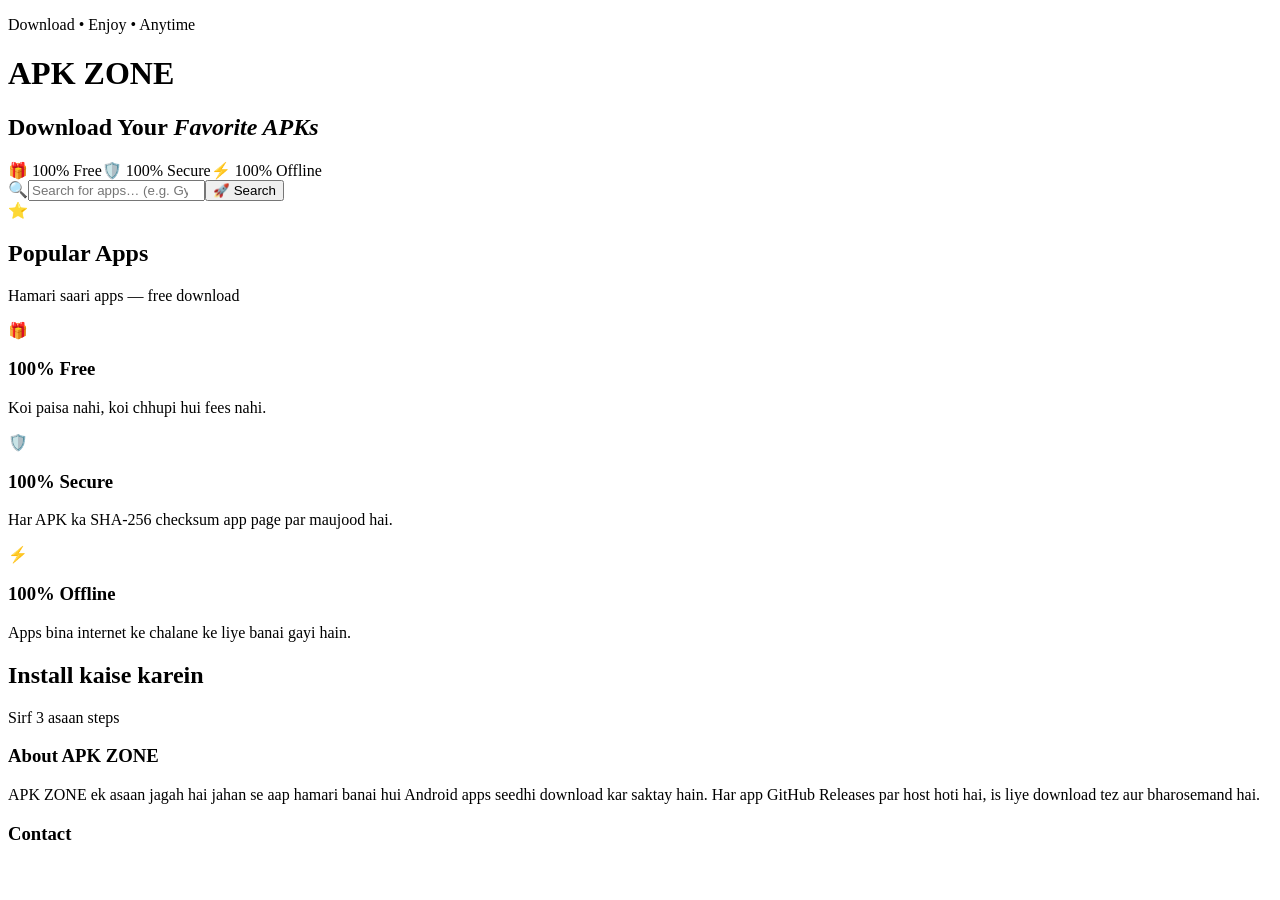
==== index.html @ 67c3f2d4 "Add files via upload" ====
<!doctype html>
<html lang="ur-Latn">
<head>
<meta charset="utf-8"><meta name="viewport" content="width=device-width,initial-scale=1">
<title>APK ZONE – Download Your Favorite APKs</title>
<meta name="description" content="APK ZONE par apni pasandeeda APK apps free download karein. 100% Free, Secure aur Offline.">
<meta name="theme-color" content="#050816">
<link rel="icon" href="assets/logo.svg" type="image/svg+xml">
<link rel="preconnect" href="https://fonts.googleapis.com"><link href="https://fonts.googleapis.com/css2?family=Poppins:wght@400;600;700;800&display=swap" rel="stylesheet">
<link rel="stylesheet" href="assets/css/style.css">
</head>
<body data-page="home">
<main>
<div class="wrap">
  <div class="hero">
    <div>
      <p class="tag">Download • Enjoy • Anytime</p>
      <h1><span class="grad">APK</span> <span class="z grad">ZONE</span></h1>
      <h2>Download Your <em>Favorite APKs</em></h2>
      <div class="pills"><span class="pill free">🎁 100% Free</span><span class="pill sec">🛡️ 100% Secure</span><span class="pill off">⚡ 100% Offline</span></div>
      <form class="search" id="sform" role="search"><span>🔍</span><input id="q" type="search" placeholder="Search for apps… (e.g. Gym Manager)" aria-label="Search apps"><button>🚀 Search</button></form>
    </div>
    <div class="stage" id="stage"><div class="ring"></div><div class="ring r2"></div><div class="phone"><div class="scr" id="phone"></div></div></div>
  </div>

  <section id="apps">
    <div class="sec-head"><span class="star">⭐</span><div><h2>Popular Apps</h2><p>Hamari saari apps — free download</p></div></div>
    <div class="grid" id="grid"></div>
  </section>

  <section>
    <div class="feat">
      <div class="box"><div class="ic">🎁</div><h3>100% Free</h3><p>Koi paisa nahi, koi chhupi hui fees nahi.</p></div>
      <div class="box"><div class="ic">🛡️</div><h3>100% Secure</h3><p>Har APK ka SHA-256 checksum app page par maujood hai.</p></div>
      <div class="box"><div class="ic">⚡</div><h3>100% Offline</h3><p>Apps bina internet ke chalane ke liye banai gayi hain.</p></div>
    </div>
  </section>

  <section id="install"><div class="sec-head"><div><h2>Install kaise karein</h2><p>Sirf 3 asaan steps</p></div></div><div id="steps"></div></section>

  <section id="about"><div class="box"><h3>About APK ZONE</h3>
    <p>APK ZONE ek asaan jagah hai jahan se aap hamari banai hui Android apps seedhi download kar saktay hain. Har app GitHub Releases par host hoti hai, is liye download tez aur bharosemand hai.</p></div></section>

  <section id="contact"><div class="box"><h3>Contact</h3><p id="contact-note"></p><div id="contact-links" style="margin-top:14px;display:flex;gap:12px;flex-wrap:wrap"></div></div></section>
</div>
</main>
<script src="assets/js/main.js"></script>
</body></html>
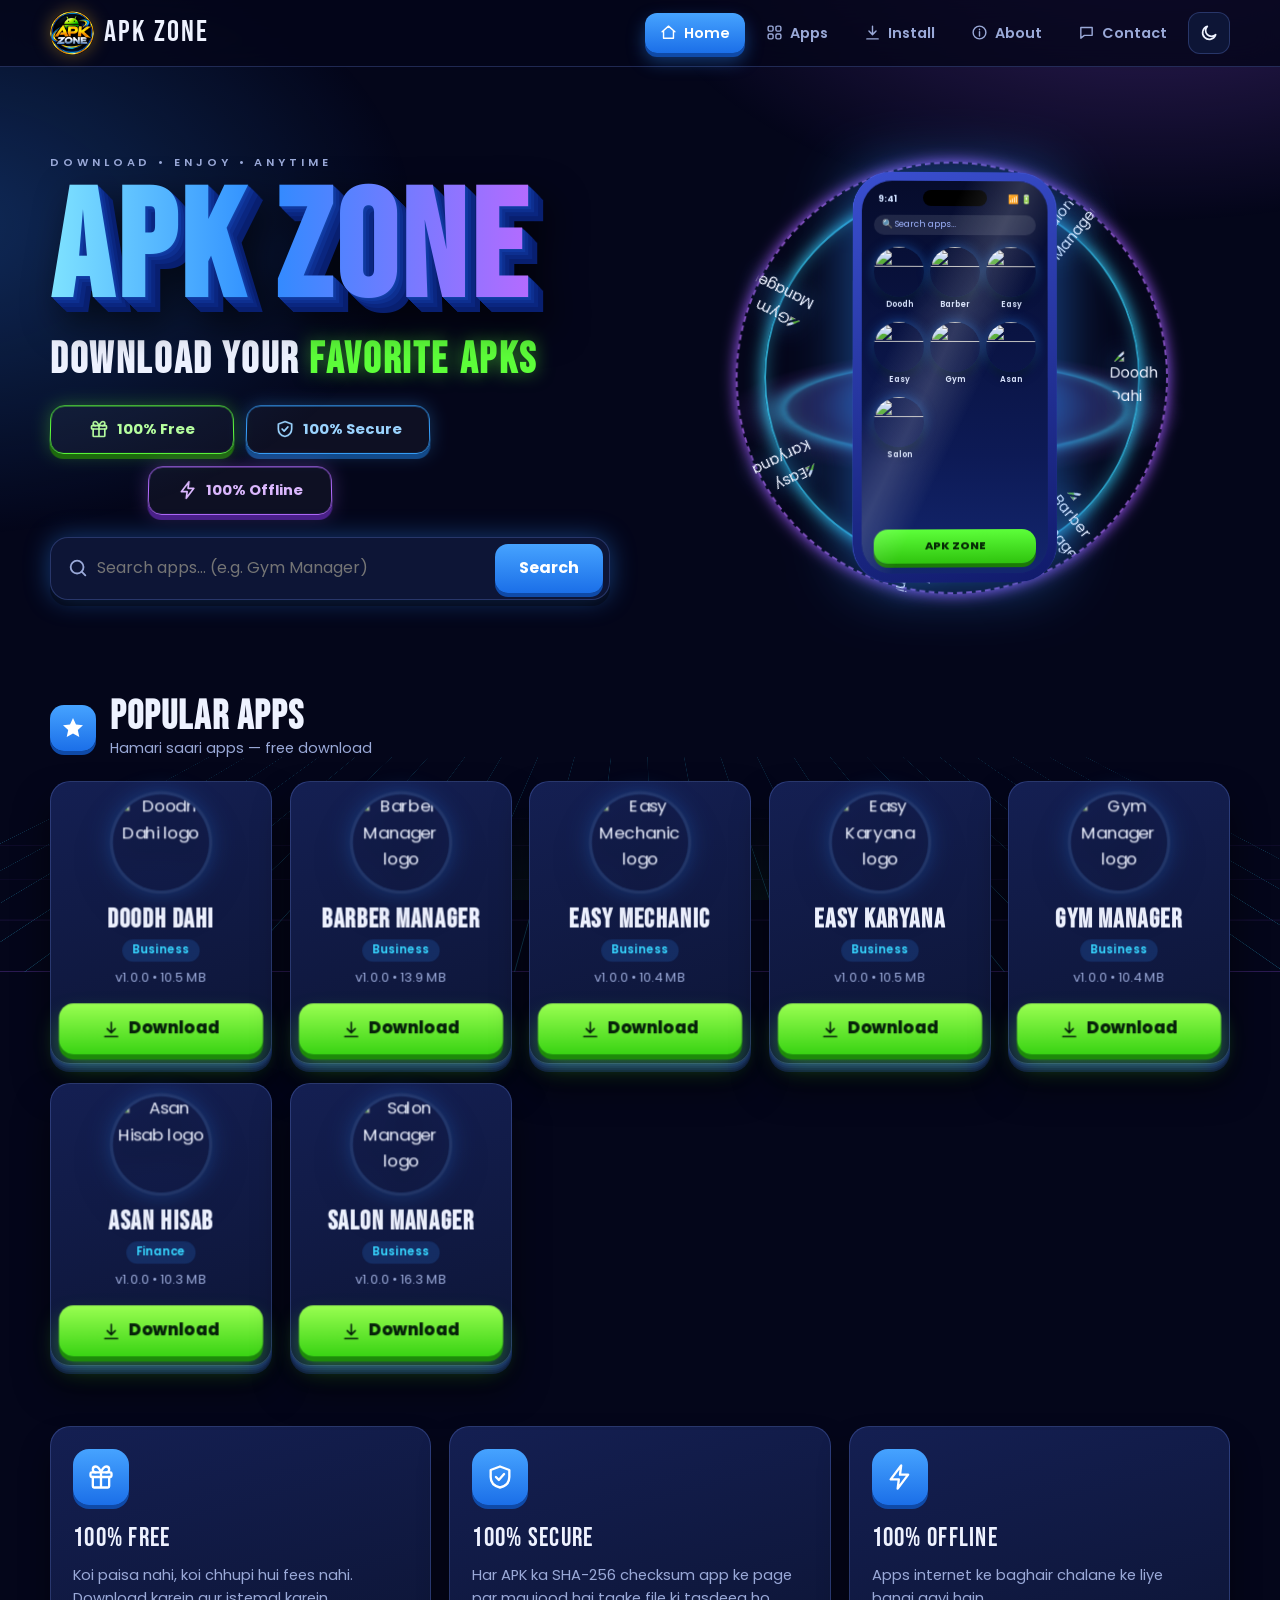
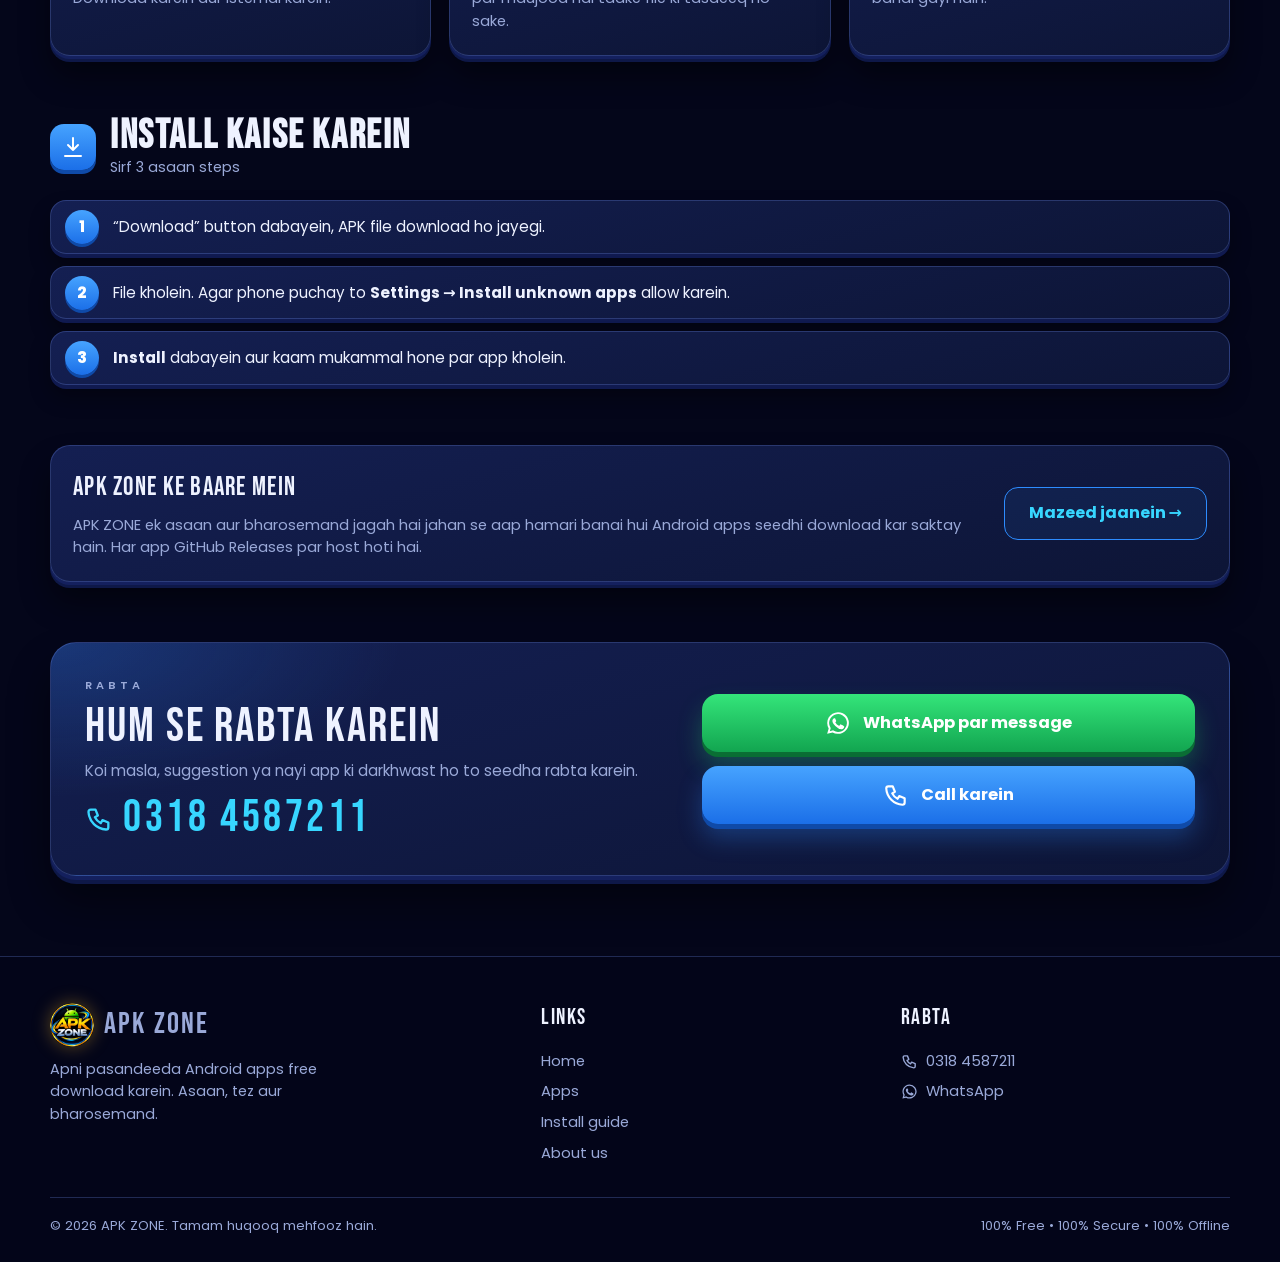
==== commit 99036b23: "Add files via upload" ====
--- a/index.html
+++ b/index.html
@@ -1,48 +1,51 @@
 <!doctype html>
 <html lang="ur-Latn">
 <head>
+<title>APK ZONE – Download Your Favorite APKs</title>
+<meta name="description" content="APK ZONE par apni pasandeeda Android apps free download karein. 100% Free, Secure aur Offline.">
 <meta charset="utf-8"><meta name="viewport" content="width=device-width,initial-scale=1">
-<title>APK ZONE – Download Your Favorite APKs</title>
-<meta name="description" content="APK ZONE par apni pasandeeda APK apps free download karein. 100% Free, Secure aur Offline.">
 <meta name="theme-color" content="#050816">
-<link rel="icon" href="assets/logo.svg" type="image/svg+xml">
-<link rel="preconnect" href="https://fonts.googleapis.com"><link href="https://fonts.googleapis.com/css2?family=Poppins:wght@400;600;700;800&display=swap" rel="stylesheet">
-<link rel="stylesheet" href="assets/css/style.css">
+<link rel="icon" href="favicon.png" type="image/png">
+<link rel="preconnect" href="https://fonts.googleapis.com"><link rel="preconnect" href="https://fonts.gstatic.com" crossorigin>
+<link href="https://fonts.googleapis.com/css2?family=Bebas+Neue&family=Poppins:wght@400;500;600;700&display=swap" rel="stylesheet">
+<link rel="stylesheet" href="style.css">
 </head>
 <body data-page="home">
 <main>
 <div class="wrap">
   <div class="hero">
-    <div>
+    <div class="hero-text">
       <p class="tag">Download • Enjoy • Anytime</p>
-      <h1><span class="grad">APK</span> <span class="z grad">ZONE</span></h1>
+      <h1><span class="grad">APK ZONE</span></h1>
       <h2>Download Your <em>Favorite APKs</em></h2>
-      <div class="pills"><span class="pill free">🎁 100% Free</span><span class="pill sec">🛡️ 100% Secure</span><span class="pill off">⚡ 100% Offline</span></div>
-      <form class="search" id="sform" role="search"><span>🔍</span><input id="q" type="search" placeholder="Search for apps… (e.g. Gym Manager)" aria-label="Search apps"><button>🚀 Search</button></form>
+      <div class="pills"><span class="pill free"><i data-ic="gift"></i>100% Free</span><span class="pill sec"><i data-ic="shield"></i>100% Secure</span><span class="pill off"><i data-ic="bolt"></i>100% Offline</span></div>
+      <form class="search" id="sform" role="search"><i data-ic="search"></i><input id="q" type="search" placeholder="Search apps… (e.g. Gym Manager)" aria-label="Search apps"><button>Search</button></form>
     </div>
-    <div class="stage" id="stage"><div class="ring"></div><div class="ring r2"></div><div class="phone"><div class="scr" id="phone"></div></div></div>
+    <div class="stage" id="stage"><div class="scene"><div class="floor"></div>
+      <div class="rig" id="rig"><div class="orbit" id="orbit"></div><div class="phone3d" id="phone"></div></div></div></div>
   </div>
 
   <section id="apps">
-    <div class="sec-head"><span class="star">⭐</span><div><h2>Popular Apps</h2><p>Hamari saari apps — free download</p></div></div>
+    <div class="sec-head"><span class="star"><i data-ic="star"></i></span><div><h2>Popular Apps</h2><p>Hamari saari apps — free download</p></div></div>
     <div class="grid" id="grid"></div>
   </section>
 
   <section>
     <div class="feat">
-      <div class="box"><div class="ic">🎁</div><h3>100% Free</h3><p>Koi paisa nahi, koi chhupi hui fees nahi.</p></div>
-      <div class="box"><div class="ic">🛡️</div><h3>100% Secure</h3><p>Har APK ka SHA-256 checksum app page par maujood hai.</p></div>
-      <div class="box"><div class="ic">⚡</div><h3>100% Offline</h3><p>Apps bina internet ke chalane ke liye banai gayi hain.</p></div>
+      <div class="box"><div class="ic"><i data-ic="gift"></i></div><h3>100% Free</h3><p>Koi paisa nahi, koi chhupi hui fees nahi. Download karein aur istemal karein.</p></div>
+      <div class="box"><div class="ic"><i data-ic="shield"></i></div><h3>100% Secure</h3><p>Har APK ka SHA-256 checksum app ke page par maujood hai taake file ki tasdeeq ho sake.</p></div>
+      <div class="box"><div class="ic"><i data-ic="bolt"></i></div><h3>100% Offline</h3><p>Apps internet ke baghair chalane ke liye banai gayi hain.</p></div>
     </div>
   </section>
 
-  <section id="install"><div class="sec-head"><div><h2>Install kaise karein</h2><p>Sirf 3 asaan steps</p></div></div><div id="steps"></div></section>
+  <section id="install"><div class="sec-head"><span class="star"><i data-ic="steps"></i></span><div><h2>Install kaise karein</h2><p>Sirf 3 asaan steps</p></div></div><div id="steps"></div></section>
 
-  <section id="about"><div class="box"><h3>About APK ZONE</h3>
-    <p>APK ZONE ek asaan jagah hai jahan se aap hamari banai hui Android apps seedhi download kar saktay hain. Har app GitHub Releases par host hoti hai, is liye download tez aur bharosemand hai.</p></div></section>
+  <section id="about"><div class="box about-teaser"><div><h3>APK ZONE ke baare mein</h3>
+    <p>APK ZONE ek asaan aur bharosemand jagah hai jahan se aap hamari banai hui Android apps seedhi download kar saktay hain. Har app GitHub Releases par host hoti hai.</p></div>
+    <a class="btn ghost" href="about.html">Mazeed jaanein →</a></div></section>
 
-  <section id="contact"><div class="box"><h3>Contact</h3><p id="contact-note"></p><div id="contact-links" style="margin-top:14px;display:flex;gap:12px;flex-wrap:wrap"></div></div></section>
+  <section id="contact"><div id="contact-box"></div></section>
 </div>
 </main>
-<script src="assets/js/main.js"></script>
+<script src="main.js"></script>
 </body></html>
--- a/style.css
+++ b/style.css
@@ -0,0 +1,303 @@
+:root{
+  --bg:#04061a; --bg2:#0a1030; --card:#0d1536; --card2:#141f52;
+  --line:rgba(120,150,255,.25); --text:#eef2ff; --muted:#9aa9d8;
+  --blue:#2d8cff; --cyan:#37d6ff; --green:#5dff3a; --purple:#a45bff; --gold:#ffc83d;
+  --glow:0 0 26px rgba(45,140,255,.4); --radius:20px;
+}
+:root[data-theme="light"]{
+  --bg:#eef2ff; --bg2:#dfe7ff; --card:#ffffff; --card2:#f2f5ff;
+  --line:rgba(40,70,160,.22); --text:#0c1638; --muted:#4f5f8f; --glow:0 8px 26px rgba(45,100,255,.18);
+}
+*{box-sizing:border-box;margin:0;padding:0}
+html{scroll-behavior:smooth;overflow-x:hidden}
+body{font-family:'Poppins',system-ui,-apple-system,'Segoe UI',Roboto,sans-serif;background:var(--bg);color:var(--text);line-height:1.55;overflow-x:clip;min-height:100vh;width:100%;position:relative}
+body::before{content:"";position:fixed;inset:0;z-index:-2;pointer-events:none;
+  background:radial-gradient(900px 520px at 90% -10%,rgba(164,91,255,.32),transparent 60%),
+   radial-gradient(800px 520px at -5% 25%,rgba(45,140,255,.28),transparent 60%),
+   radial-gradient(700px 400px at 50% 115%,rgba(93,255,58,.14),transparent 60%)}
+a{color:inherit;text-decoration:none}
+img{max-width:100%;display:block}
+.wrap{width:min(1180px,100% - 32px);margin-inline:auto}
+.grad{background:linear-gradient(90deg,#7fe3ff,#2d8cff 45%,#b46bff);-webkit-background-clip:text;background-clip:text;color:transparent}
+
+/* animated 3D grid floor behind whole site */
+.bgfx{position:fixed;left:-20%;right:-20%;bottom:-8vh;height:55vh;z-index:-1;pointer-events:none;perspective:500px;opacity:.55;
+  -webkit-mask-image:linear-gradient(to top,#000 10%,transparent 90%);mask-image:linear-gradient(to top,#000 10%,transparent 90%)}
+.bgfx i{position:absolute;inset:0;transform:rotateX(68deg);transform-origin:50% 100%;
+  background:repeating-linear-gradient(90deg,rgba(55,214,255,.5) 0 1px,transparent 1px 70px),repeating-linear-gradient(0deg,rgba(164,91,255,.5) 0 1px,transparent 1px 70px);
+  animation:grid 3s linear infinite}
+@keyframes grid{to{background-position:0 70px,0 70px}}
+:root[data-theme="light"] .bgfx{opacity:.18}
+
+/* header */
+header.nav{position:sticky;top:0;z-index:60;backdrop-filter:blur(16px);-webkit-backdrop-filter:blur(16px);background:color-mix(in srgb,var(--bg) 80%,transparent);border-bottom:1px solid var(--line);width:100%}
+.nav-in{display:flex;align-items:center;gap:14px;height:66px}
+.brand{display:flex;align-items:center;gap:10px;font-weight:800;font-size:1.3rem;font-style:italic;letter-spacing:.4px;white-space:nowrap}
+.brand img{width:40px;height:40px;border-radius:12px;box-shadow:var(--glow)}
+.brand b{color:var(--blue)}
+nav.links{margin-left:auto;display:flex;align-items:center;gap:6px}
+nav.links a{padding:9px 15px;border-radius:12px;font-weight:600;font-size:.9rem;color:var(--muted);transition:.2s;white-space:nowrap}
+nav.links a:hover{color:var(--text);background:var(--card)}
+nav.links a.active{background:linear-gradient(180deg,#46a3ff,#1b6fe8);color:#fff;box-shadow:0 4px 0 #0f4aa8,0 8px 18px rgba(45,140,255,.4)}
+.icon-btn{border:1px solid var(--line);background:var(--card);color:var(--text);width:42px;height:42px;border-radius:12px;cursor:pointer;font-size:1.1rem;display:grid;place-items:center;flex:none}
+.burger{display:none;margin-left:auto}
+@media(max-width:860px){
+  .burger{display:grid}
+  nav.links{position:fixed;top:66px;left:0;right:0;margin:0;padding:14px 16px 20px;background:color-mix(in srgb,var(--bg2) 96%,#000);border-bottom:1px solid var(--line);
+    display:none;grid-template-columns:1fr 1fr;gap:10px;box-shadow:0 24px 40px rgba(0,0,0,.5)}
+  nav.links.open{display:grid;animation:drop .25s ease}
+  nav.links a{background:var(--card);border:1px solid var(--line);text-align:center;padding:14px 8px;font-size:.95rem;color:var(--text)}
+  nav.links .icon-btn{width:100%;grid-column:1/-1}
+}
+@keyframes drop{from{opacity:0;transform:translateY(-10px)}}
+
+/* ---------- HERO 3D ---------- */
+.hero{position:relative;padding:40px 0 20px;display:grid;grid-template-columns:minmax(0,1.05fr) minmax(0,.95fr);gap:20px;align-items:center}
+.hero>*{min-width:0}
+.tag{letter-spacing:.35em;font-size:.7rem;color:var(--muted);font-weight:600;margin-bottom:8px;text-transform:uppercase}
+.hero h1{font-size:clamp(3.2rem,9vw,5.8rem);line-height:.95;font-weight:800;font-style:italic;letter-spacing:-1px;
+  filter:drop-shadow(1px 1px 0 #1241a6) drop-shadow(2px 2px 0 #1038a0) drop-shadow(3px 3px 0 #0d2f90) drop-shadow(4px 4px 0 #0a2680) drop-shadow(5px 5px 0 #081f70) drop-shadow(8px 14px 18px rgba(0,0,0,.6))}
+.hero h1 .z{display:block}
+.hero h2{font-size:clamp(1.3rem,3.2vw,2rem);font-weight:700;margin:20px 0 18px}
+.hero h2 em{font-style:normal;color:var(--green);text-shadow:0 0 18px rgba(93,255,58,.5)}
+.pills{display:flex;flex-wrap:wrap;gap:10px;margin-bottom:22px}
+.pill{display:flex;align-items:center;gap:8px;padding:9px 15px;border-radius:14px;font-weight:700;font-size:.88rem;border:1.5px solid;background:rgba(255,255,255,.04);transform:perspective(500px) rotateX(8deg);box-shadow:0 5px 0 rgba(0,0,0,.35)}
+.pill.free{border-color:#5dff3a;color:#b6ff9f;box-shadow:0 5px 0 #1d6a0c,0 0 18px rgba(93,255,58,.3)}
+.pill.sec{border-color:#37a2ff;color:#9bd4ff;box-shadow:0 5px 0 #124a8a,0 0 18px rgba(55,162,255,.3)}
+.pill.off{border-color:#b36bff;color:#dcb8ff;box-shadow:0 5px 0 #4a208a,0 0 18px rgba(179,107,255,.3)}
+:root[data-theme="light"] .pill.free{color:#1c7a05}:root[data-theme="light"] .pill.sec{color:#0b5fb8}:root[data-theme="light"] .pill.off{color:#6a22b8}
+.search{display:flex;align-items:center;gap:8px;background:var(--card);border:1.5px solid var(--line);border-radius:18px;padding:6px 6px 6px 16px;box-shadow:0 6px 0 rgba(0,0,0,.35),var(--glow);width:100%;max-width:560px}
+.search:focus-within{border-color:var(--blue)}
+.search input{flex:1;min-width:0;background:none;border:0;outline:0;color:var(--text);font:inherit;font-size:1rem;padding:11px 0}
+.search button{flex:none;border:0;cursor:pointer;color:#fff;font:inherit;font-weight:700;padding:12px 20px;border-radius:13px;background:linear-gradient(180deg,#46a3ff,#1b6fe8);box-shadow:0 4px 0 #0f4aa8;white-space:nowrap}
+.search button:active{transform:translateY(3px);box-shadow:0 1px 0 #0f4aa8}
+
+.stage{position:relative;height:540px;display:grid;place-items:center;touch-action:pan-y;user-select:none;-webkit-user-select:none}
+.scene{position:relative;width:460px;height:520px;perspective:1100px;transform:scale(var(--s,1));flex:none}
+.floor{position:absolute;left:50%;bottom:0;width:470px;height:470px;margin-left:-235px;border-radius:50%;transform:rotateX(76deg);
+  background:radial-gradient(circle,rgba(45,140,255,.6),rgba(164,91,255,.18) 50%,transparent 68%);filter:blur(2px)}
+.floor::after{content:"";position:absolute;inset:14%;border-radius:50%;border:2px solid rgba(55,214,255,.6);box-shadow:0 0 30px var(--cyan),inset 0 0 30px rgba(55,214,255,.4)}
+.rig{position:absolute;inset:0;transform-style:preserve-3d;transform:rotateX(var(--rx,-6deg)) rotateY(var(--ry,-16deg))}
+.phone3d{position:absolute;left:50%;top:50%;width:204px;height:410px;margin:-205px 0 0 -102px;transform-style:preserve-3d}
+.pl{position:absolute;inset:0;border-radius:38px;background:linear-gradient(160deg,#2c3fa8,#0b1450);border:2px solid #5b74ff;transform:translateZ(var(--z))}
+.pf{position:absolute;inset:0;border-radius:38px;background:linear-gradient(160deg,#3a4fd0,#101a6a);padding:9px;transform:translateZ(1px);transform-style:preserve-3d;box-shadow:0 0 60px rgba(45,140,255,.55)}
+.screen{height:100%;border-radius:30px;background:linear-gradient(180deg,#060c2c,#0d1a55 70%,#13266f);padding:30px 12px 10px;overflow:hidden;position:relative;transform-style:preserve-3d;display:flex;flex-direction:column}
+.screen::before{content:"";position:absolute;top:9px;left:50%;width:64px;height:16px;margin-left:-32px;border-radius:12px;background:#000;z-index:3}
+.screen::after{content:"";position:absolute;inset:0;background:linear-gradient(115deg,transparent 28%,rgba(255,255,255,.16) 44%,transparent 58%);pointer-events:none;z-index:4;border-radius:30px}
+.sb{display:flex;justify-content:space-between;font-size:.55rem;font-weight:700;color:#cfe0ff;margin:-18px 4px 8px}
+.pf .mini-search{height:20px;border-radius:10px;background:rgba(255,255,255,.1);margin-bottom:12px;font-size:.55rem;color:#9fb4ff;display:flex;align-items:center;padding-left:8px}
+.icons{display:grid;grid-template-columns:repeat(3,1fr);gap:11px 6px;transform-style:preserve-3d}
+.icons div{text-align:center;font-size:.5rem;font-weight:600;color:#dbe6ff;transform-style:preserve-3d;transform:translateZ(14px)}
+.icons img{width:100%;aspect-ratio:1;border-radius:50%;box-shadow:0 6px 10px rgba(0,0,0,.55),0 0 12px rgba(45,140,255,.5);margin-bottom:2px}
+.dock{margin-top:auto;height:34px;border-radius:14px;background:linear-gradient(180deg,#5dff3a,#2fc40e);color:#062a05;font-weight:800;font-size:.7rem;display:grid;place-items:center;box-shadow:0 4px 0 #1b7a07;transform:translateZ(18px)}
+.orbit{position:absolute;left:50%;top:48%;width:0;height:0;transform-style:preserve-3d;transform:rotateX(72deg)}
+.spin{position:absolute;inset:0;transform-style:preserve-3d;animation:spin 28s linear infinite}
+.ringline{position:absolute;border-radius:50%;border:2px solid rgba(55,214,255,.75);box-shadow:0 0 18px var(--cyan),inset 0 0 18px rgba(55,214,255,.35);width:380px;height:380px;left:-190px;top:-190px}
+.ringline.r2{width:440px;height:440px;left:-220px;top:-220px;border:2px dashed rgba(180,107,255,.7);box-shadow:0 0 16px var(--purple)}
+.it{position:absolute;left:0;top:0;transform-style:preserve-3d;transform:rotateZ(var(--a)) translateX(190px)}
+.it img{position:absolute;width:66px;height:66px;left:-33px;top:-33px;border-radius:50%;filter:drop-shadow(0 0 12px rgba(45,140,255,.9)) drop-shadow(0 10px 8px rgba(0,0,0,.5));animation:unspin 28s linear infinite}
+@keyframes spin{to{transform:rotateZ(360deg)}}
+@keyframes unspin{from{transform:rotateZ(var(--na)) rotateZ(0deg) rotateX(-72deg)}to{transform:rotateZ(var(--na)) rotateZ(-360deg) rotateX(-72deg)}}
+
+.hero-fx{position:absolute;inset:0;perspective:700px;pointer-events:none;z-index:-1}
+.cube{position:absolute;width:44px;height:44px;transform-style:preserve-3d;animation:cube 16s linear infinite}
+.cube i{position:absolute;inset:0;border:1.5px solid rgba(120,200,255,.8);background:linear-gradient(135deg,rgba(45,140,255,.35),rgba(164,91,255,.3));box-shadow:0 0 14px rgba(55,214,255,.5) inset}
+.cube i:nth-child(1){transform:translateZ(22px)}.cube i:nth-child(2){transform:rotateY(90deg) translateZ(22px)}
+.cube i:nth-child(3){transform:rotateY(180deg) translateZ(22px)}.cube i:nth-child(4){transform:rotateY(-90deg) translateZ(22px)}
+.cube i:nth-child(5){transform:rotateX(90deg) translateZ(22px)}.cube i:nth-child(6){transform:rotateX(-90deg) translateZ(22px)}
+.c1{left:44%;top:4%}.c2{right:2%;bottom:6%;width:34px;height:34px;animation-duration:12s}.c3{left:1%;bottom:2%;width:28px;height:28px;animation-duration:20s}
+@keyframes cube{to{transform:rotateX(360deg) rotateY(360deg)}}
+
+@media(max-width:900px){
+  .hero{grid-template-columns:1fr;padding-top:26px;gap:0}
+  .stage{height:calc(520px * var(--s,1) + 10px)}
+}
+@media(max-width:500px){.scene{--s:.64}.stage{--s:.64}.hero h1{font-size:3.6rem}}
+@media(max-width:370px){.scene{--s:.58}.stage{--s:.58}}
+@media(min-width:501px) and (max-width:900px){.scene,.stage{--s:.95}}
+@media(prefers-reduced-motion:reduce){.spin,.it img,.cube,.bgfx i{animation:none}}
+
+/* sections */
+section{padding:30px 0}
+.sec-head{display:flex;align-items:center;gap:14px;margin-bottom:22px}
+.sec-head .star{font-size:2rem;filter:drop-shadow(0 0 10px var(--gold))}
+.sec-head h2{font-size:1.7rem;font-weight:800;line-height:1.1}
+.sec-head p{color:var(--muted);font-size:.9rem}
+.sec-head .more{margin-left:auto;border:1.5px solid var(--blue);color:var(--cyan);padding:8px 16px;border-radius:12px;font-weight:600;font-size:.88rem;white-space:nowrap}
+.grid{display:grid;grid-template-columns:repeat(auto-fill,minmax(210px,1fr));gap:18px}
+@media(max-width:560px){.grid{grid-template-columns:repeat(2,minmax(0,1fr));gap:14px}}
+
+.card{position:relative;background:linear-gradient(165deg,var(--card2),var(--card));border:1px solid var(--line);border-radius:var(--radius);padding:18px 12px 14px;text-align:center;
+  display:flex;flex-direction:column;align-items:center;gap:6px;transform-style:preserve-3d;
+  transform:perspective(900px) rotateX(var(--cx,0deg)) rotateY(var(--cy,0deg));transition:transform .18s ease-out,box-shadow .25s;will-change:transform;
+  box-shadow:0 2px 0 #18286e,0 4px 0 #142160,0 6px 0 #101a50,0 8px 0 #0c1440,0 22px 34px rgba(0,0,0,.55)}
+:root[data-theme="light"] .card{box-shadow:0 2px 0 #c9d4ff,0 4px 0 #bac7fb,0 6px 0 #aab9f4,0 18px 28px rgba(40,70,160,.25)}
+.card:hover{box-shadow:0 2px 0 #1d33a0,0 4px 0 #182a88,0 6px 0 #122070,0 8px 0 #0e1858,0 26px 44px rgba(45,140,255,.4);border-color:var(--blue)}
+.card::after{content:"";position:absolute;inset:0;border-radius:inherit;pointer-events:none;background:radial-gradient(240px circle at var(--mx,50%) var(--my,0%),rgba(255,255,255,.16),transparent 60%);opacity:0;transition:opacity .2s}
+.card:hover::after{opacity:1}
+.card .lg{display:block;transform:translateZ(40px);filter:drop-shadow(0 14px 12px rgba(0,0,0,.55))}
+.card img{width:92px;height:92px;border-radius:50%;box-shadow:0 0 0 3px rgba(255,255,255,.06),0 0 24px rgba(45,140,255,.35)}
+.card h3{font-size:1.05rem;font-weight:700;margin-top:8px;transform:translateZ(28px)}
+.card .meta{color:var(--muted);font-size:.8rem;transform:translateZ(14px)}
+.card .cat{font-size:.7rem;padding:2px 10px;border-radius:99px;background:rgba(45,140,255,.18);color:var(--cyan);font-weight:600;transform:translateZ(18px)}
+.dl{display:inline-flex;align-items:center;justify-content:center;gap:8px;width:100%;margin-top:8px;padding:12px 14px;border-radius:14px;border:0;cursor:pointer;font:inherit;font-weight:800;color:#06210a;
+  background:linear-gradient(180deg,#9bff52,#3ad414);box-shadow:0 5px 0 #1d8a0a,0 12px 22px rgba(93,255,58,.35);transition:.12s;transform:translateZ(36px);position:relative}
+.dl:hover{filter:brightness(1.08)}
+.dl:active{transform:translateZ(36px) translateY(4px);box-shadow:0 1px 0 #1d8a0a,0 4px 10px rgba(93,255,58,.3)}
+.dl.big{width:auto;padding:15px 34px;font-size:1.1rem;border-radius:18px;transform:none}
+.dl.big:active{transform:translateY(4px)}
+.empty{color:var(--muted);padding:30px;text-align:center;border:1px dashed var(--line);border-radius:var(--radius)}
+
+/* reveal */
+.rv{opacity:0;translate:0 44px;scale:.96;transition:opacity .6s ease,translate .6s cubic-bezier(.2,.8,.2,1),scale .6s}
+.rv.in{opacity:1;translate:0 0;scale:1}
+
+.feat{display:grid;grid-template-columns:repeat(auto-fit,minmax(230px,1fr));gap:18px}
+.box{background:linear-gradient(165deg,var(--card2),var(--card));border:1px solid var(--line);border-radius:var(--radius);padding:22px;box-shadow:0 3px 0 #14205e,0 6px 0 #0e1848,0 20px 30px rgba(0,0,0,.45)}
+:root[data-theme="light"] .box{box-shadow:0 3px 0 #c9d4ff,0 6px 0 #b4c2fb,0 16px 26px rgba(40,70,160,.2)}
+.box .ic{font-size:2.2rem;margin-bottom:6px;display:inline-block;filter:drop-shadow(0 8px 6px rgba(0,0,0,.5));animation:bob 4s ease-in-out infinite}
+@keyframes bob{50%{transform:translateY(-6px) rotate(6deg)}}
+.box h3{font-size:1.05rem;margin-bottom:4px}
+.box p,.box li{color:var(--muted);font-size:.92rem}
+ol.steps{counter-reset:s;list-style:none;display:grid;gap:12px}
+ol.steps li{counter-increment:s;position:relative;padding:14px 16px 14px 62px;background:linear-gradient(165deg,var(--card2),var(--card));border:1px solid var(--line);border-radius:16px;font-size:.95rem;box-shadow:0 4px 0 #101a50,0 12px 20px rgba(0,0,0,.35)}
+ol.steps li::before{content:counter(s);position:absolute;left:14px;top:50%;transform:translateY(-50%);width:34px;height:34px;border-radius:50%;display:grid;place-items:center;font-weight:800;background:linear-gradient(180deg,#46a3ff,#1b6fe8);color:#fff;box-shadow:0 3px 0 #0f4aa8}
+
+/* detail */
+.crumb{color:var(--muted);font-size:.88rem;padding:22px 0 0}.crumb a{color:var(--cyan)}
+.d-head{display:grid;grid-template-columns:auto minmax(0,1fr);gap:30px;align-items:center;padding:26px 0}
+.d-logo{position:relative;width:190px;height:190px;perspective:700px;transform-style:preserve-3d}
+.d-logo .halo{position:absolute;inset:-14px;border-radius:50%;border:3px solid var(--cyan);box-shadow:0 0 26px var(--cyan),inset 0 0 26px rgba(55,214,255,.4);transform:rotateX(70deg);animation:halo 6s linear infinite}
+.d-logo .halo.h2{border-color:var(--purple);box-shadow:0 0 26px var(--purple);animation-duration:9s;animation-direction:reverse;inset:-26px}
+@keyframes halo{from{transform:rotateX(70deg) rotateZ(0)}to{transform:rotateX(70deg) rotateZ(360deg)}}
+.d-logo .in3d{position:absolute;inset:0;transform-style:preserve-3d;transform:rotateX(var(--cx,0deg)) rotateY(var(--cy,0deg));transition:transform .18s ease-out}
+.d-logo img{width:100%;height:100%;border-radius:50%;transform:translateZ(40px);filter:drop-shadow(0 26px 20px rgba(0,0,0,.6)) drop-shadow(0 0 22px rgba(45,140,255,.6))}
+.d-head h1{font-size:clamp(1.9rem,5vw,2.9rem);font-weight:800;line-height:1.1;filter:drop-shadow(2px 3px 0 rgba(0,0,0,.4))}
+.d-head .tl{color:var(--muted);margin:6px 0 16px}
+.d-head .row{display:flex;flex-wrap:wrap;gap:12px;align-items:center}
+.note{font-size:.82rem;color:var(--muted)}
+@media(max-width:620px){.d-head{grid-template-columns:1fr;text-align:center;justify-items:center}.d-head .row{justify-content:center}.d-logo{width:150px;height:150px}}
+.info{display:grid;grid-template-columns:repeat(auto-fit,minmax(140px,1fr));gap:12px}
+.info div{background:linear-gradient(165deg,var(--card2),var(--card));border:1px solid var(--line);border-radius:16px;padding:14px;text-align:center;box-shadow:0 4px 0 #101a50,0 12px 18px rgba(0,0,0,.35)}
+.info small{display:block;color:var(--muted);font-size:.76rem}.info b{font-size:1rem}
+.two{display:grid;grid-template-columns:minmax(0,1.4fr) minmax(0,1fr);gap:20px}
+@media(max-width:820px){.two{grid-template-columns:1fr}}
+.box ul{padding-left:20px;display:grid;gap:6px}.box p+p{margin-top:10px}
+.hash{font-family:ui-monospace,Menlo,monospace;font-size:.74rem;word-break:break-all;color:var(--muted)}
+.shots{display:flex;gap:14px;overflow-x:auto;padding:6px 2px 14px;scroll-snap-type:x mandatory;perspective:900px}
+.shots img{height:420px;width:auto;border-radius:20px;border:1px solid var(--line);cursor:zoom-in;scroll-snap-align:start;background:var(--card);box-shadow:0 10px 0 #101a50,0 24px 30px rgba(0,0,0,.5)}
+.lightbox{position:fixed;inset:0;background:rgba(0,0,0,.92);display:none;place-items:center;z-index:100;padding:20px;cursor:zoom-out}
+.lightbox.on{display:grid}.lightbox img{max-height:92vh;border-radius:14px}
+footer{margin-top:40px;border-top:1px solid var(--line);padding:30px 0 40px;color:var(--muted);font-size:.9rem;background:color-mix(in srgb,var(--bg) 70%,transparent)}
+.f-in{display:flex;flex-wrap:wrap;gap:12px 20px;justify-content:space-between;align-items:center}
+.toast{position:fixed;bottom:22px;left:50%;transform:translateX(-50%);background:var(--card);border:1px solid var(--blue);padding:12px 20px;border-radius:14px;z-index:200;box-shadow:var(--glow);max-width:90vw}
+
+.icon-btn .lb{display:none}
+@media(max-width:860px){.icon-btn .lb{display:inline}.stage{margin-top:-80px;margin-bottom:-20px}}
+.it img{max-width:none}
+
+/* ================= v3: professional pass ================= */
+:root{--head:'Bebas Neue','Anton','Oswald','Impact','Arial Narrow',sans-serif}
+h1,h2,h3,h4,.brand,.bignum,.stats b{font-family:var(--head);font-weight:400;font-style:normal}
+svg{flex:none}
+.brand{font-size:1.9rem;letter-spacing:.07em;font-style:normal;gap:10px}
+.brand img{width:44px;height:44px;border-radius:50%;box-shadow:0 0 18px rgba(255,190,40,.35)}
+nav.links a{display:inline-flex;align-items:center;gap:7px}
+nav.links a svg{width:17px;height:17px}
+nav.links a.active{color:#fff}
+.icon-btn svg{width:20px;height:20px}
+
+/* hero */
+.hero h1{font-family:var(--head);font-size:clamp(4.2rem,min(21vw,9.5rem),9.5rem);font-style:normal;letter-spacing:.03em;line-height:.95;white-space:nowrap}
+.hero h2{font-size:clamp(1.9rem,5.2vw,2.7rem);letter-spacing:.06em;margin:14px 0 22px;line-height:1.05}
+.tag{font-family:'Poppins',sans-serif}
+.pills{display:grid;grid-template-columns:1fr 1fr;gap:12px;max-width:380px;margin-bottom:22px}
+.pill{justify-content:center;padding:12px 8px;font-size:.92rem;white-space:nowrap;gap:8px}
+.pill svg{width:20px;height:20px}
+.pill:nth-child(3){grid-column:1/-1;justify-self:center;width:calc(50% - 6px)}
+.search svg{width:22px;height:22px;color:var(--muted);flex:none}
+.search button{padding:12px 24px}
+@media(max-width:900px){
+  .hero-text{text-align:center}
+  .pills,.search{margin-inline:auto}
+}
+
+/* 3D orbit now sits behind the phone, centred */
+.orbit{top:50%;transform:translateZ(-70px)}
+.ringline{width:400px;height:400px;left:-200px;top:-200px}
+.ringline.r2{width:460px;height:460px;left:-230px;top:-230px}
+.it{transform:rotateZ(var(--a)) translateX(200px)}
+@keyframes unspin{from{transform:rotateZ(var(--na))}to{transform:rotateZ(var(--na)) rotateZ(-360deg)}}
+@media(max-width:500px){.scene{--s:.72}.stage{--s:.72}}
+@media(max-width:370px){.scene{--s:.64}.stage{--s:.64}}
+@media(max-width:900px){.stage{margin-top:-30px;margin-bottom:-30px}}
+
+/* headings */
+.sec-head h2{font-size:2.5rem;letter-spacing:.04em;line-height:1}
+.sec-head .star{display:grid;place-items:center;width:46px;height:46px;border-radius:14px;background:linear-gradient(180deg,#46a3ff,#1b6fe8);color:#fff;font-size:1.5rem;box-shadow:0 4px 0 #0f4aa8;filter:none;flex:none}
+.sec-head .star svg{width:24px;height:24px}
+.card h3{font-size:1.55rem;letter-spacing:.05em;line-height:1.1}
+.box h3{font-size:1.6rem;letter-spacing:.05em;margin-bottom:6px}
+.box .ic{width:56px;height:56px;border-radius:16px;display:grid;place-items:center;background:linear-gradient(180deg,#46a3ff,#1b6fe8);color:#fff;box-shadow:0 4px 0 #0f4aa8;animation:none;filter:none;margin-bottom:14px}
+.box .ic svg{width:28px;height:28px}
+.d-head h1{font-size:clamp(2.8rem,8vw,4.4rem);letter-spacing:.05em;line-height:1}
+.dl svg{width:1.15em;height:1.15em}
+.dl.big{font-size:1.05rem}
+
+/* buttons */
+.btn{display:inline-flex;align-items:center;justify-content:center;gap:8px;padding:13px 24px;border-radius:14px;font-weight:700;white-space:nowrap}
+.btn.ghost{border:1.5px solid var(--blue);color:var(--cyan);background:rgba(45,140,255,.08)}
+.btn.ghost:hover{background:rgba(45,140,255,.18)}
+.about-teaser{display:flex;gap:20px;align-items:center;justify-content:space-between;flex-wrap:wrap}
+.about-teaser>div{flex:1 1 320px}
+
+/* contact */
+.contact-card{display:grid;grid-template-columns:minmax(0,1.2fr) minmax(0,1fr);gap:26px;align-items:center;padding:34px;border-radius:26px;border:1px solid var(--line);
+  background:radial-gradient(500px 220px at 0% 0%,rgba(45,140,255,.22),transparent 70%),linear-gradient(165deg,var(--card2),var(--card));box-shadow:0 4px 0 #14205e,0 8px 0 #0e1848,0 26px 40px rgba(0,0,0,.45)}
+.contact-card h2{font-size:clamp(2.2rem,6vw,3rem);letter-spacing:.04em;line-height:1;margin-bottom:8px}
+.contact-card .cn{color:var(--muted);font-size:.95rem}
+.bignum{display:flex;align-items:center;gap:10px;white-space:nowrap;font-size:clamp(1.9rem,8.5vw,2.8rem);letter-spacing:.08em;color:var(--cyan);margin-top:14px;line-height:1}
+.bignum svg{width:28px;height:28px}
+.cbtns{display:grid;gap:14px}
+.cbtn{display:flex;align-items:center;justify-content:center;gap:12px;padding:16px 20px;border-radius:16px;font-weight:700;font-size:1.02rem;color:#fff;transition:.12s}
+.cbtn svg{width:26px;height:26px}
+.cbtn.wa{background:linear-gradient(180deg,#34e57a,#12a550);box-shadow:0 5px 0 #0a6e34,0 14px 24px rgba(37,211,102,.3)}
+.cbtn.call{background:linear-gradient(180deg,#46a3ff,#1b6fe8);box-shadow:0 5px 0 #0f4aa8,0 14px 24px rgba(45,140,255,.3)}
+.cbtn.mail{background:linear-gradient(180deg,#b46bff,#7a2fe0);box-shadow:0 5px 0 #4b1b94}
+.cbtn:active{transform:translateY(4px);box-shadow:0 1px 0 rgba(0,0,0,.4)}
+@media(max-width:720px){.contact-card{grid-template-columns:1fr;padding:24px 20px;text-align:center}.bignum{justify-content:center}}
+
+/* footer */
+footer{padding:44px 0 26px;margin-top:50px}
+.f-grid{display:grid;grid-template-columns:1.4fr 1fr 1fr;gap:30px;margin-bottom:28px}
+.f-grid h4{font-size:1.4rem;letter-spacing:.07em;color:var(--text);margin-bottom:10px}
+.f-grid a:not(.brand){display:flex;align-items:center;gap:8px;color:var(--muted);padding:4px 0;font-size:.92rem}
+.f-grid a:not(.brand):hover{color:var(--cyan)}
+.f-grid svg{width:17px;height:17px}
+.f-about{color:var(--muted);font-size:.9rem;margin-top:10px;max-width:320px}
+.f-bot{display:flex;flex-wrap:wrap;gap:8px 20px;justify-content:space-between;border-top:1px solid var(--line);padding-top:18px;font-size:.82rem}
+@media(max-width:720px){.f-grid{grid-template-columns:1fr 1fr}.f-grid>div:first-child{grid-column:1/-1}}
+
+/* about page */
+.about-hero{display:grid;grid-template-columns:auto minmax(0,1fr);gap:40px;align-items:center;padding:44px 0 10px}
+.about-hero h1{font-size:clamp(3.6rem,12vw,6.4rem);line-height:.95;letter-spacing:.03em;filter:drop-shadow(1px 1px 0 #1241a6) drop-shadow(2px 2px 0 #1038a0) drop-shadow(3px 3px 0 #0d2f90) drop-shadow(4px 4px 0 #0a2680) drop-shadow(6px 10px 14px rgba(0,0,0,.6))}
+.lead{color:var(--muted);font-size:1.05rem;max-width:580px;margin-top:12px}
+.d-logo.big{width:230px;height:230px}
+@media(max-width:760px){.about-hero{grid-template-columns:1fr;text-align:center;justify-items:center;gap:24px}.d-logo.big{width:170px;height:170px}}
+.stats{display:grid;grid-template-columns:repeat(4,1fr);gap:14px}
+.stats div{background:linear-gradient(165deg,var(--card2),var(--card));border:1px solid var(--line);border-radius:18px;padding:20px 10px;text-align:center;box-shadow:0 4px 0 #101a50,0 14px 22px rgba(0,0,0,.35)}
+.stats b{display:block;font-size:2.8rem;line-height:1;letter-spacing:.04em;background:linear-gradient(90deg,#7fe3ff,#2d8cff 50%,#b46bff);-webkit-background-clip:text;background-clip:text;color:transparent}
+.stats small{color:var(--muted);font-size:.85rem}
+@media(max-width:620px){.stats{grid-template-columns:1fr 1fr}}
+.chips{display:flex;flex-wrap:wrap;gap:12px}
+.chip{display:flex;align-items:center;gap:10px;padding:8px 18px 8px 8px;border-radius:99px;background:linear-gradient(165deg,var(--card2),var(--card));border:1px solid var(--line);font-weight:600;font-size:.92rem;box-shadow:0 3px 0 #101a50;transition:.2s}
+.chip:hover{border-color:var(--blue);transform:translateY(-2px)}
+.chip img{width:36px;height:36px;border-radius:50%}
+.faq{display:grid;gap:12px}
+.faq details.box{padding:0}
+.faq summary{cursor:pointer;list-style:none;padding:18px 54px 18px 20px;font-weight:600;position:relative}
+.faq summary::-webkit-details-marker{display:none}
+.faq summary::after{content:"+";position:absolute;right:20px;top:50%;transform:translateY(-50%);font-size:1.6rem;color:var(--cyan);transition:.2s}
+.faq details[open] summary::after{content:"–"}
+.faq details p{padding:0 20px 18px}
+.contact-card{margin-top:0}
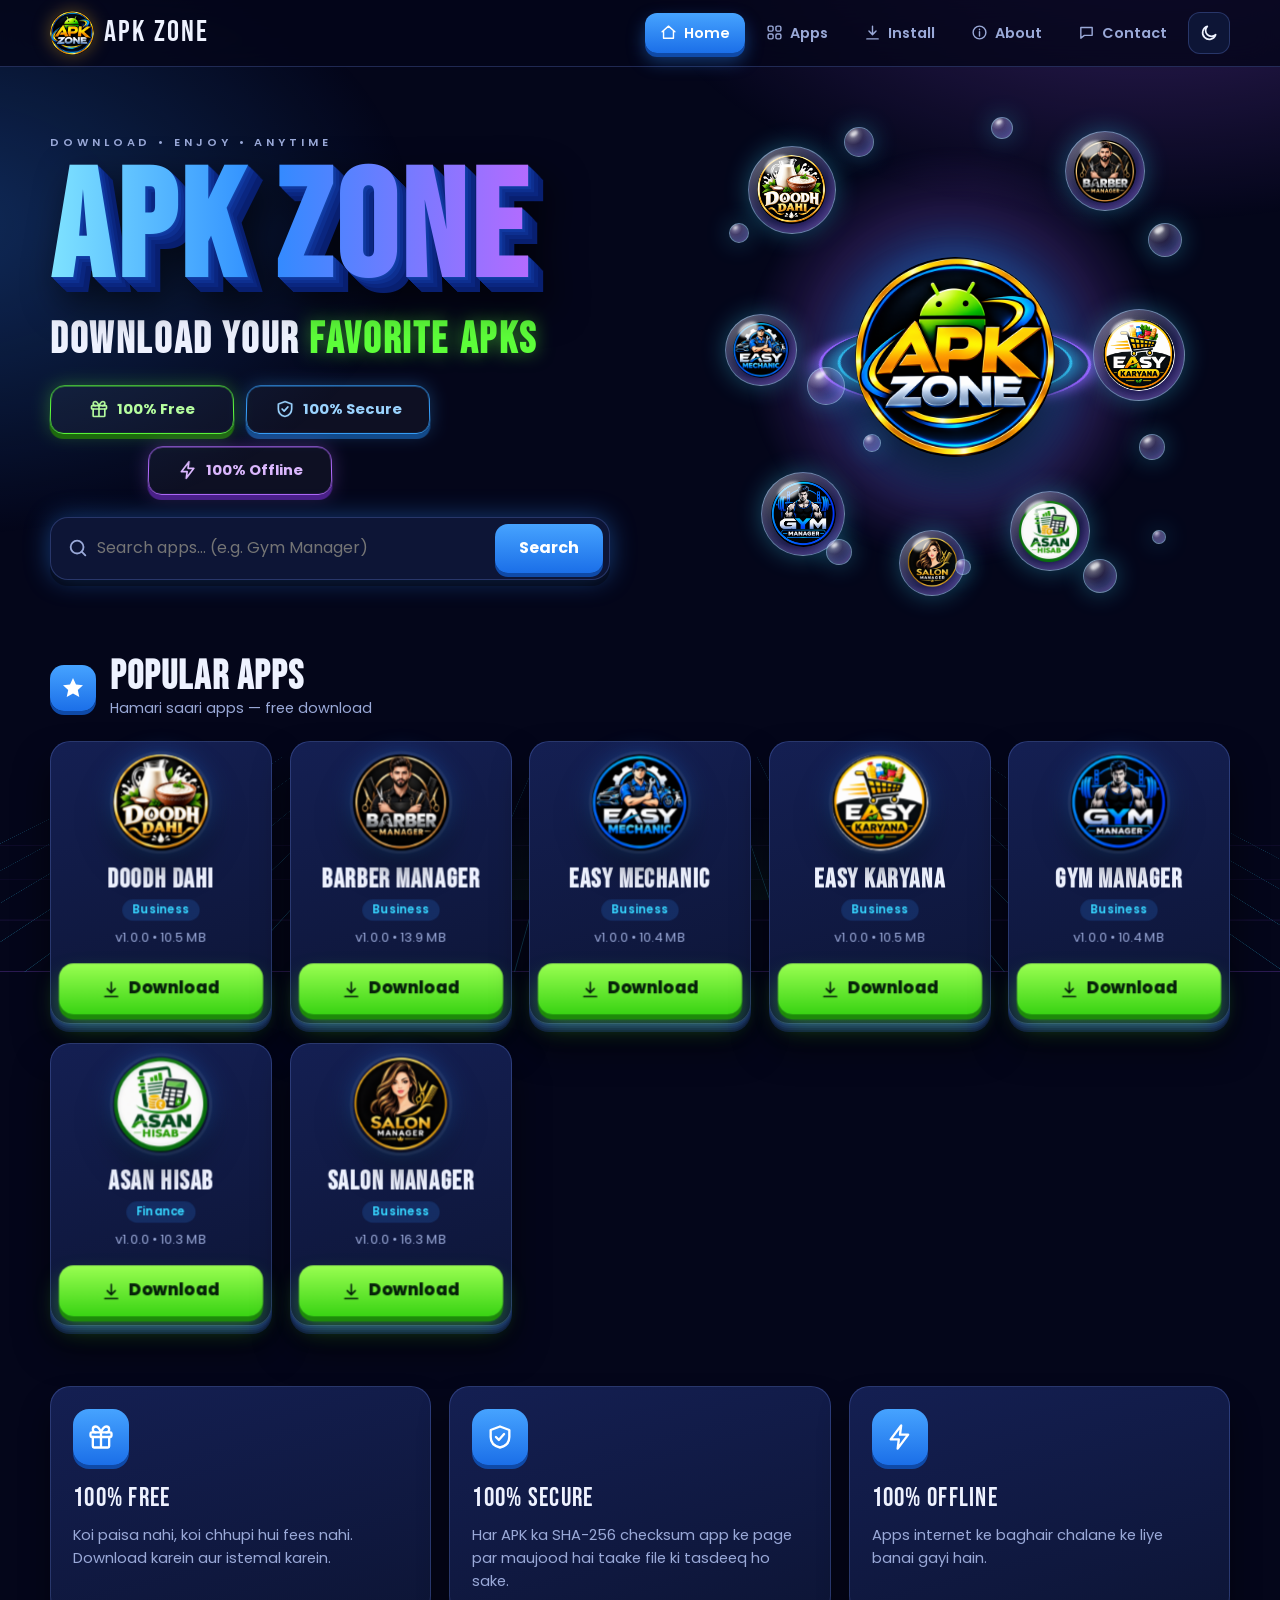
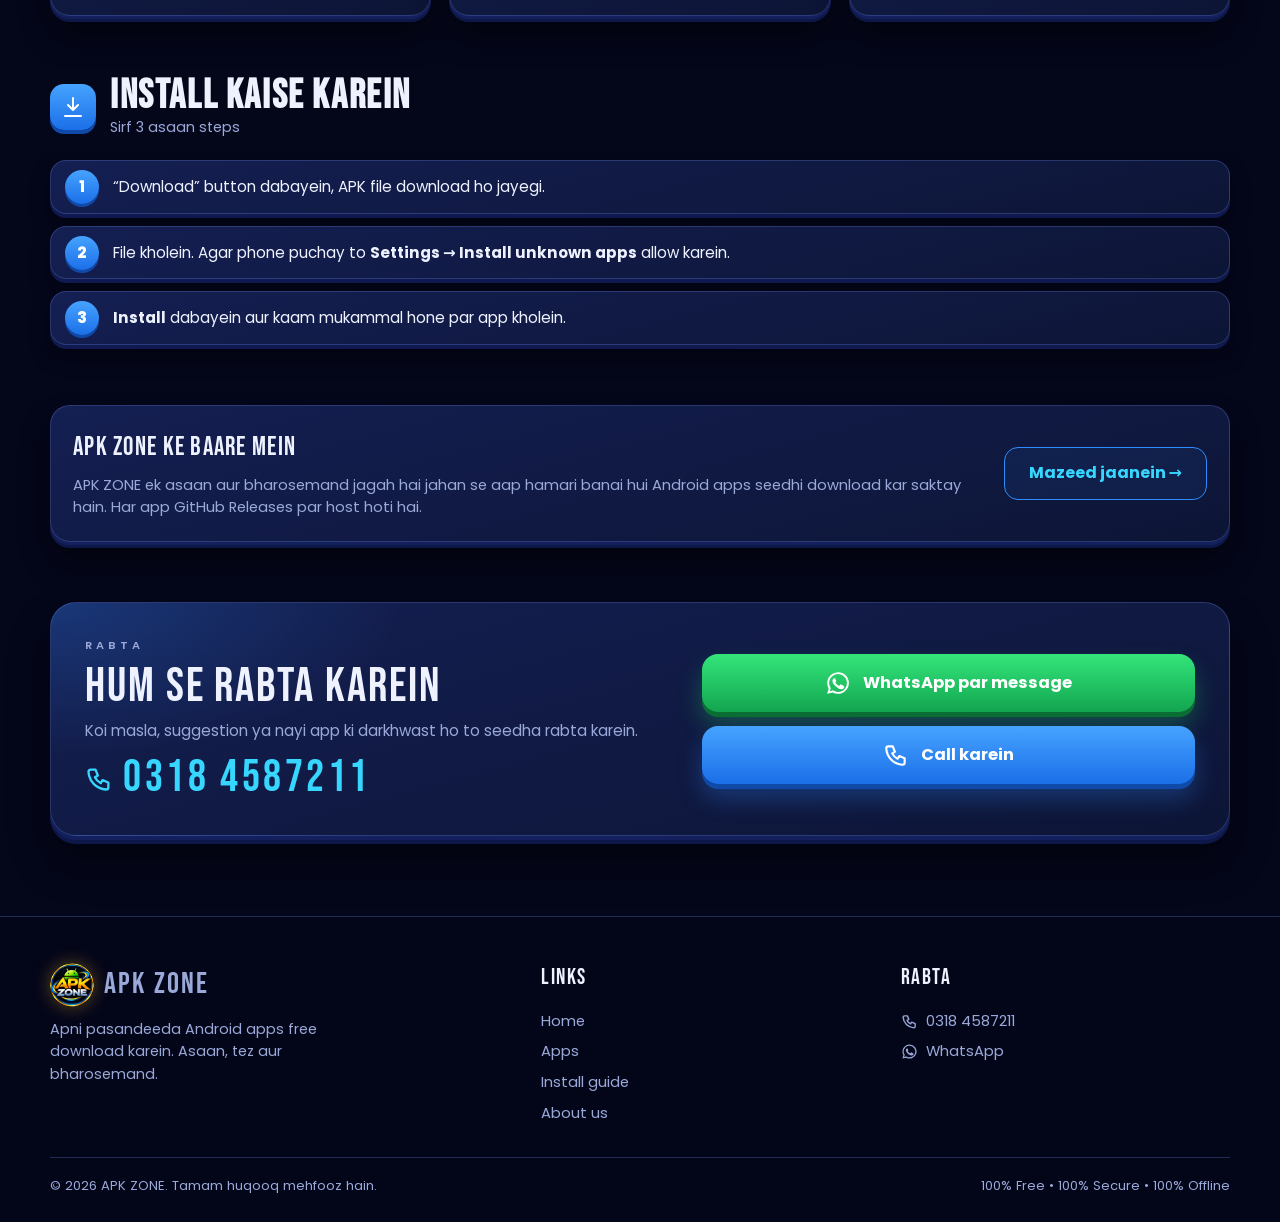
==== commit 3ad3a172: "Add files via upload" ====
--- a/index.html
+++ b/index.html
@@ -21,8 +21,7 @@
       <div class="pills"><span class="pill free"><i data-ic="gift"></i>100% Free</span><span class="pill sec"><i data-ic="shield"></i>100% Secure</span><span class="pill off"><i data-ic="bolt"></i>100% Offline</span></div>
       <form class="search" id="sform" role="search"><i data-ic="search"></i><input id="q" type="search" placeholder="Search apps… (e.g. Gym Manager)" aria-label="Search apps"><button>Search</button></form>
     </div>
-    <div class="stage" id="stage"><div class="scene"><div class="floor"></div>
-      <div class="rig" id="rig"><div class="orbit" id="orbit"></div><div class="phone3d" id="phone"></div></div></div></div>
+    <div class="stage" id="stage"><div class="scene" id="scene"><div class="glow"></div><div class="core" id="core"><span class="halo"></span><span class="halo h2"></span><div class="t3d"><img src="site-logo.png" alt="APK ZONE logo"></div></div><div id="bubbles"></div></div></div>
   </div>
 
   <section id="apps">
--- a/style.css
+++ b/style.css
@@ -301,3 +301,39 @@
 .faq details[open] summary::after{content:"–"}
 .faq details p{padding:0 20px 18px}
 .contact-card{margin-top:0}
+
+/* ================= v4: bubbles hero ================= */
+.stage{height:500px}
+.scene{width:460px;height:480px;perspective:none;--px:0;--py:0}
+.glow{position:absolute;left:50%;top:50%;width:420px;height:420px;margin:-210px 0 0 -210px;border-radius:50%;
+  background:radial-gradient(circle,rgba(45,140,255,.38),rgba(164,91,255,.16) 50%,transparent 70%);filter:blur(4px)}
+.core{position:absolute;left:50%;top:50%;width:200px;height:200px;margin:-100px 0 0 -100px;z-index:2;perspective:700px;animation:coreBob 6s ease-in-out infinite}
+.core .t3d{position:absolute;inset:0;transform-style:preserve-3d;transform:rotateX(var(--cx,0deg)) rotateY(var(--cy,0deg));transition:transform .2s ease-out}
+.core img{width:100%;height:100%;border-radius:50%;filter:drop-shadow(0 22px 18px rgba(0,0,0,.6)) drop-shadow(0 0 28px rgba(45,140,255,.6))}
+.core .halo{position:absolute;inset:-16px;border-radius:50%;border:3px solid var(--cyan);box-shadow:0 0 24px var(--cyan),inset 0 0 22px rgba(55,214,255,.35);transform:rotateX(72deg);animation:halo 7s linear infinite}
+.core .halo.h2{inset:-34px;border-color:var(--purple);box-shadow:0 0 22px var(--purple);animation-duration:10s;animation-direction:reverse}
+@keyframes coreBob{50%{transform:translateY(-12px)}}
+#bubbles{position:absolute;inset:0;z-index:3;pointer-events:none}
+
+.bub{position:absolute;border-radius:50%;translate:calc(var(--px) * var(--k) * 1px) calc(var(--py) * var(--k) * 1px);transition:translate .35s ease-out;
+  animation:bob var(--d,6s) ease-in-out infinite;animation-delay:var(--dl,0s);
+  background:radial-gradient(circle at 30% 24%,rgba(255,255,255,.5),rgba(255,255,255,.08) 34%,rgba(55,214,255,.10) 62%,rgba(164,91,255,.22));
+  border:1.5px solid rgba(170,215,255,.55);
+  box-shadow:inset 0 0 16px rgba(255,255,255,.22),inset -6px -8px 18px rgba(120,80,255,.28),0 0 24px rgba(55,214,255,.32)}
+.bub::after{content:"";position:absolute;left:18%;top:12%;width:30%;height:18%;border-radius:50%;background:rgba(255,255,255,.7);filter:blur(1px);transform:rotate(-30deg);pointer-events:none}
+.bub.app{display:grid;place-items:center;background:radial-gradient(circle at 30% 24%,rgba(255,255,255,.35),rgba(10,18,60,.55) 60%,rgba(164,91,255,.25))}
+.bub.app img{width:80%;height:80%;border-radius:50%;object-fit:cover;max-width:none}
+.bub.app .lf{width:80%;height:80%;font-size:1.5rem}
+.bub.app::after{z-index:2}
+@keyframes bob{0%,100%{transform:translateY(0)}50%{transform:translateY(var(--dy,-18px))}}
+@media(prefers-reduced-motion:reduce){.bub,.core{animation:none}}
+
+.lf{display:grid;place-items:center;border-radius:50%;background:linear-gradient(135deg,#2d8cff,#a45bff);color:#fff;font-family:var(--head);letter-spacing:.05em;aspect-ratio:1;font-size:2.2rem;text-transform:uppercase}
+.card .lf{width:92px;height:92px}
+.chip .lf{width:36px;height:36px;font-size:1rem}
+.d-logo .lf{width:100%;height:100%;font-size:4rem}
+
+@media(max-width:900px){.stage{height:calc(480px * var(--s,1) + 10px);margin-top:-10px;margin-bottom:0}}
+@media(max-width:500px){.scene,.stage{--s:.74}}
+@media(max-width:370px){.scene,.stage{--s:.66}}
+.stage{grid-template-columns:minmax(0,1fr)}
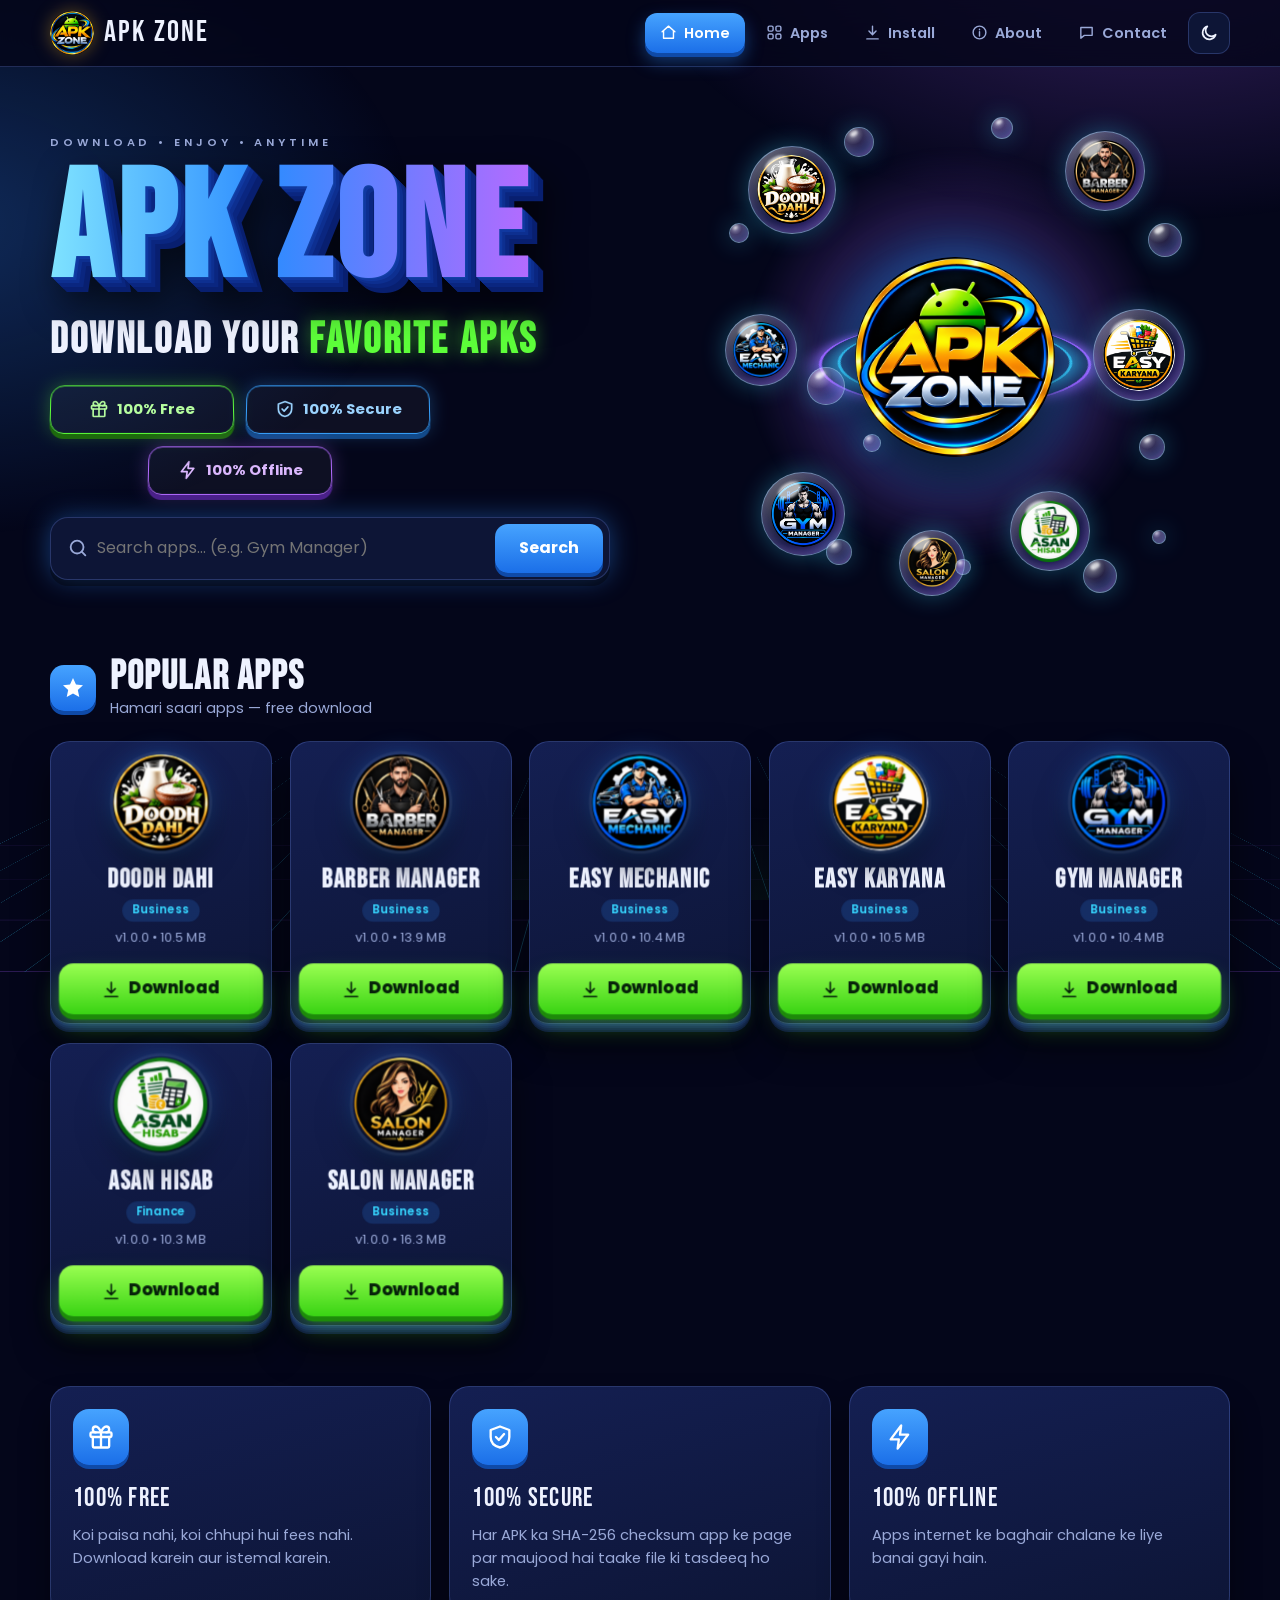
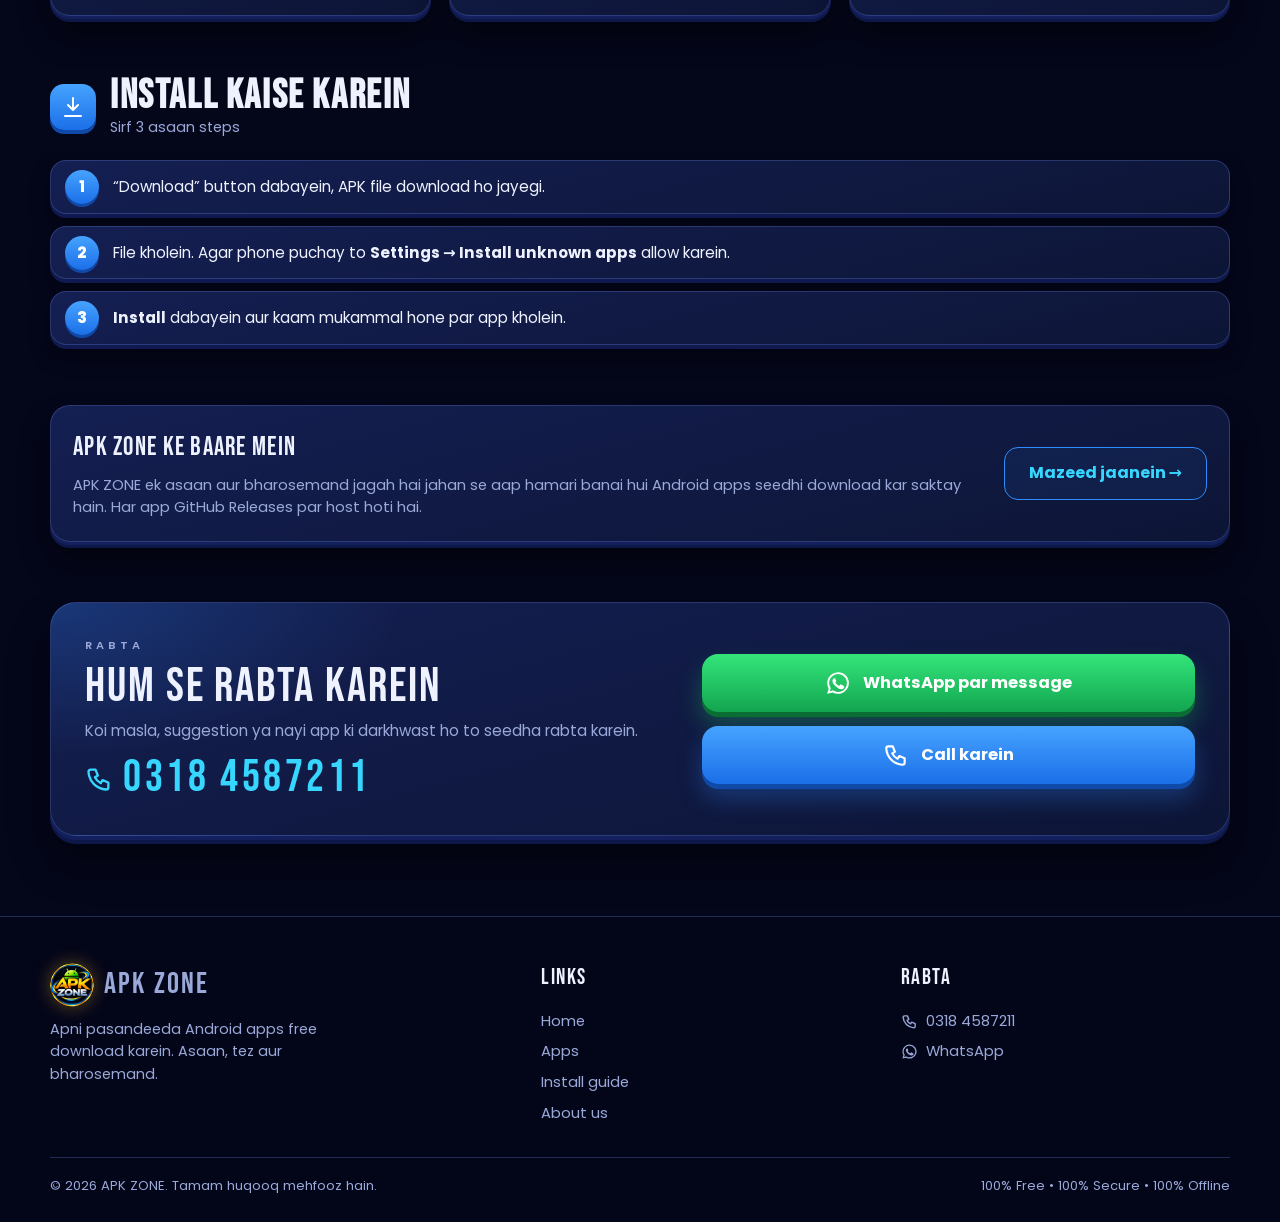
==== commit 175e239c: "Add files via upload" ====
--- a/index.html
+++ b/index.html
@@ -1,6 +1,14 @@
 <!doctype html>
 <html lang="ur-Latn">
 <head>
+<!-- Google tag -->
+<script async src="https://www.googletagmanager.com/gtm.js?id=GTM-TGHN2T4H"></script>
+<script>
+  window.dataLayer = window.dataLayer || [];
+  function gtag(){dataLayer.push(arguments);}
+  gtag('js', new Date());
+</script>
+
 <title>APK ZONE – Download Your Favorite APKs</title>
 <meta name="description" content="APK ZONE par apni pasandeeda Android apps free download karein. 100% Free, Secure aur Offline.">
 <meta charset="utf-8"><meta name="viewport" content="width=device-width,initial-scale=1">
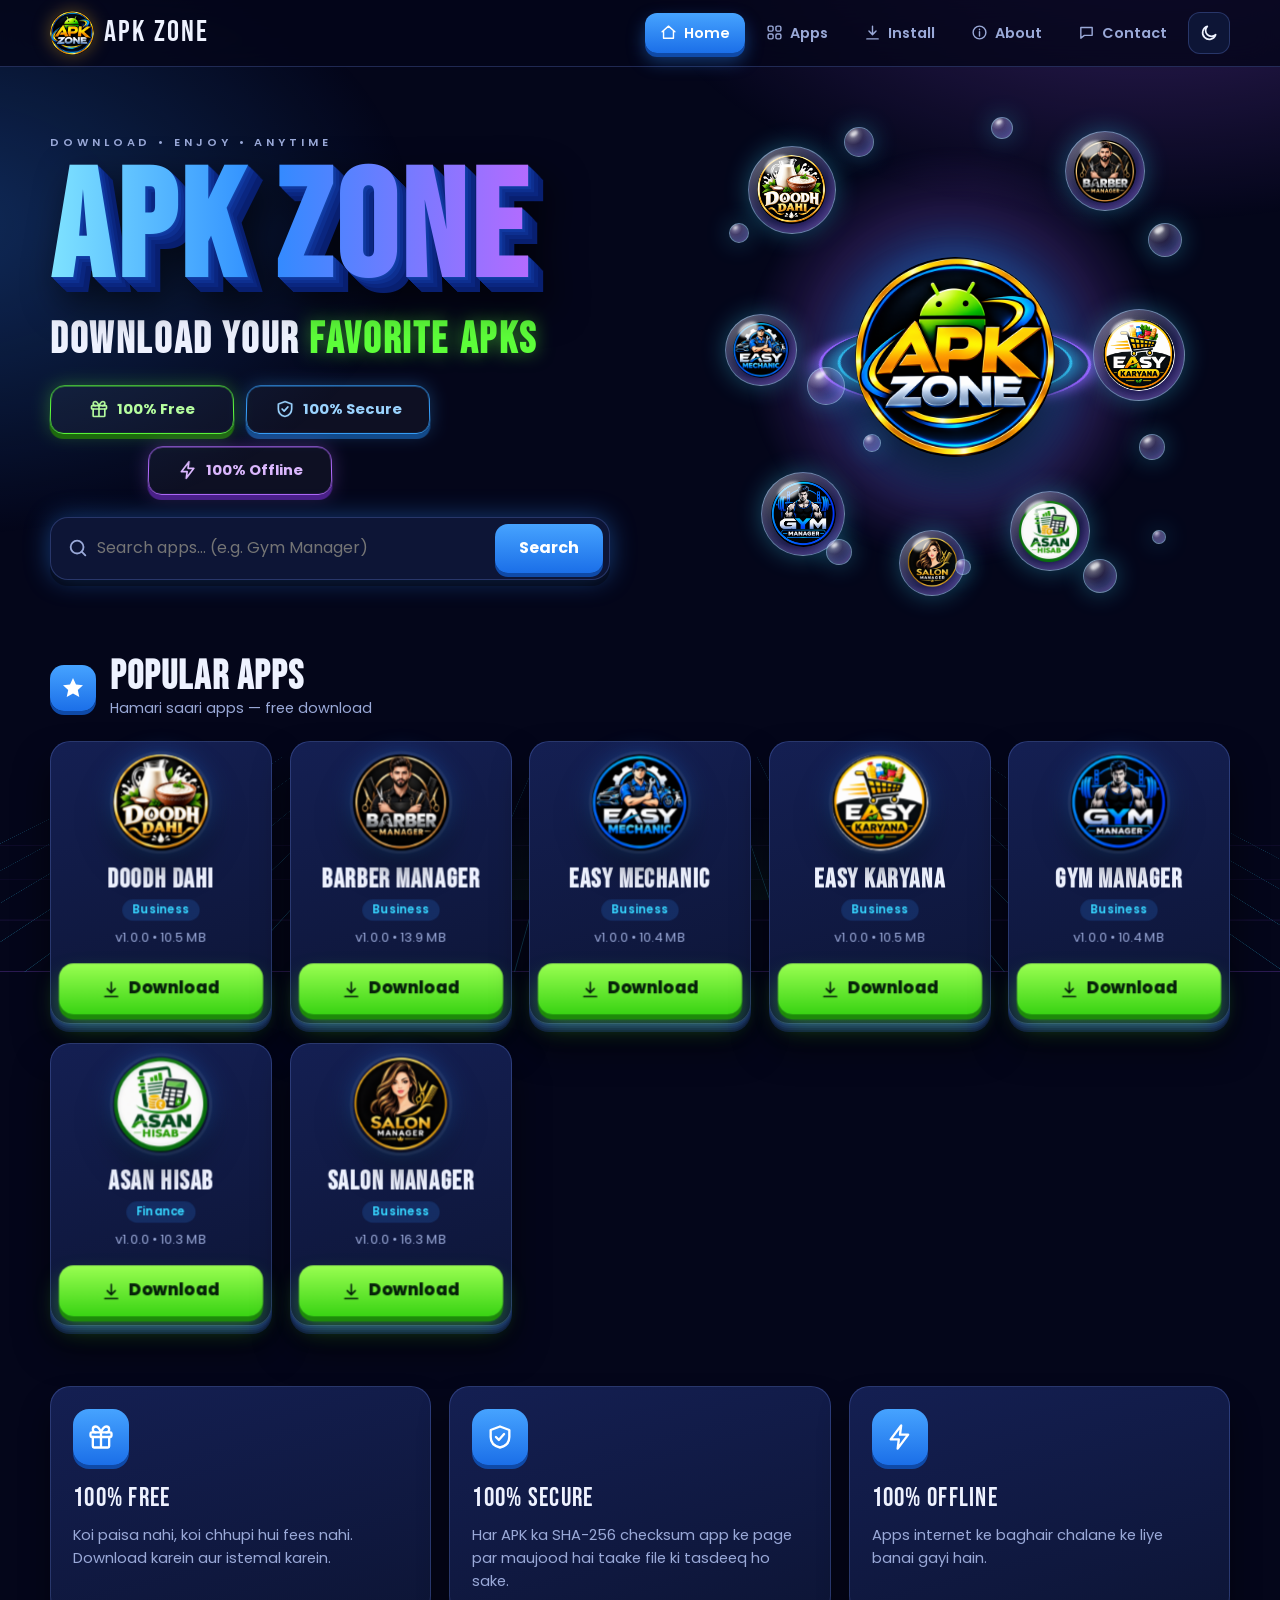
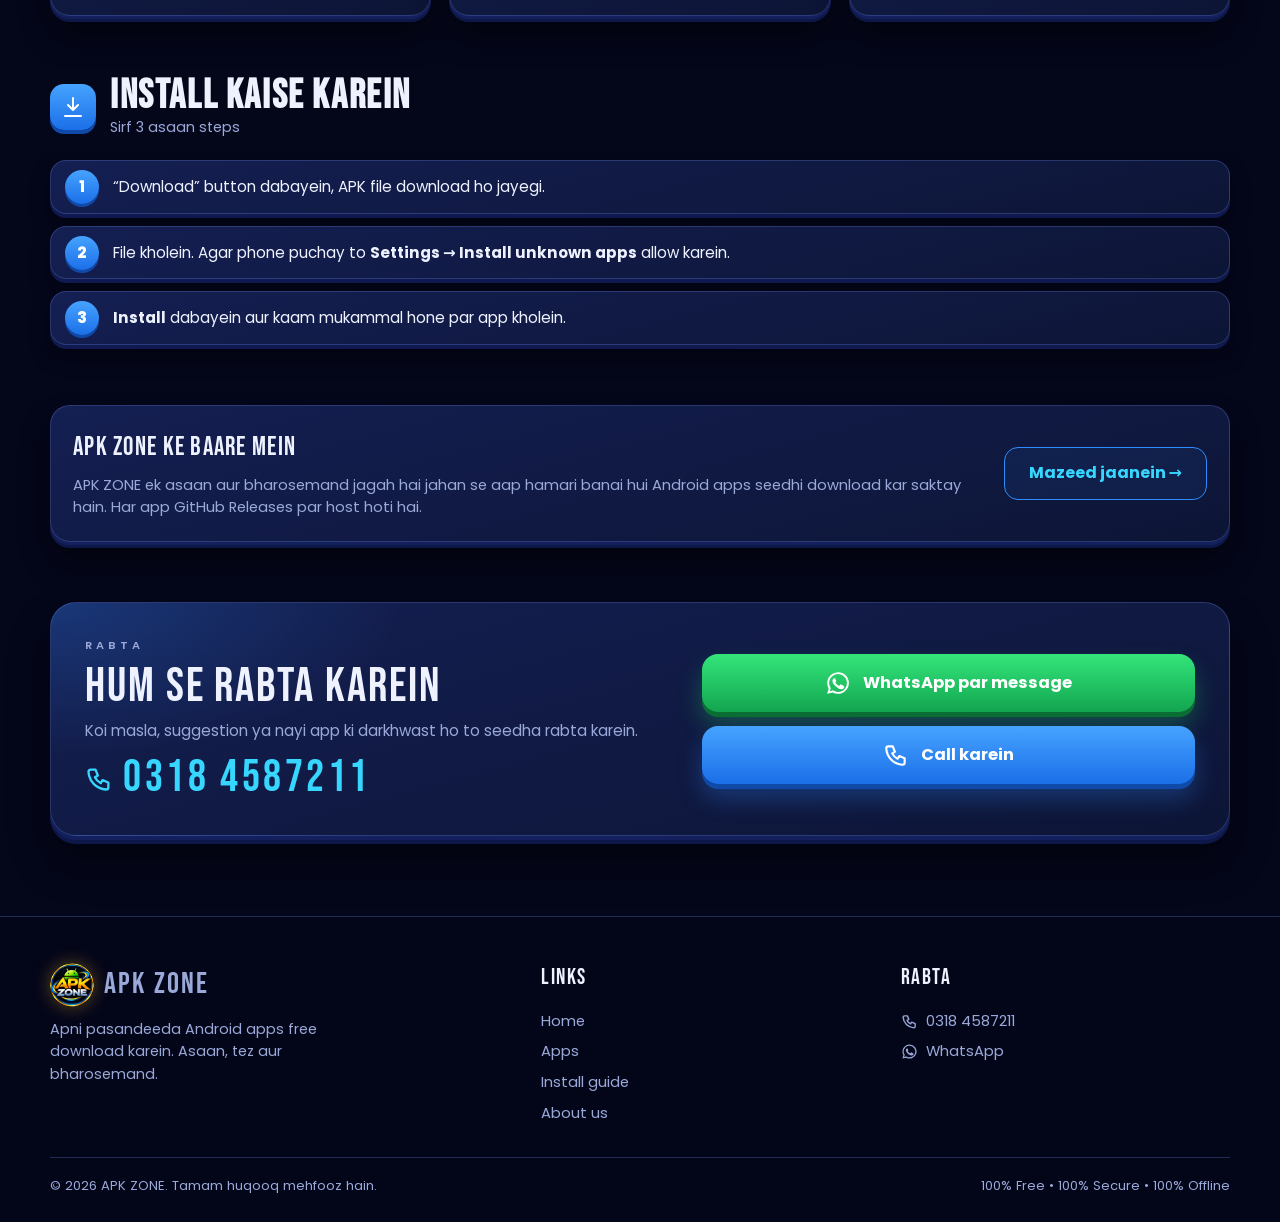
==== commit a99167a7: "Add files via upload" ====
--- a/index.html
+++ b/index.html
@@ -1,6 +1,7 @@
 <!doctype html>
 <html lang="ur-Latn">
 <head>
+<meta charset="utf-8">
 <!-- Google tag -->
 <script async src="https://www.googletagmanager.com/gtm.js?id=GTM-TGHN2T4H"></script>
 <script>
@@ -8,15 +9,64 @@
   function gtag(){dataLayer.push(arguments);}
   gtag('js', new Date());
 </script>
-
-<title>APK ZONE – Download Your Favorite APKs</title>
-<meta name="description" content="APK ZONE par apni pasandeeda Android apps free download karein. 100% Free, Secure aur Offline.">
-<meta charset="utf-8"><meta name="viewport" content="width=device-width,initial-scale=1">
+<title>APK ZONE – Free Android Business Apps | Download APK</title>
+<meta name="description" content="Download free Android apps from APK ZONE: Gym Manager, Salon Manager, Barber Manager, Easy Karyana, Asan Hisab &amp; more. 100% free, secure and offline.">
+<link rel="canonical" href="https://apkzone.run.place/">
+<meta property="og:type" content="website">
+<meta property="og:site_name" content="APK ZONE">
+<meta property="og:title" content="APK ZONE – Free Android Business Apps | Download APK">
+<meta property="og:description" content="Download free Android apps from APK ZONE: Gym Manager, Salon Manager, Barber Manager, Easy Karyana, Asan Hisab &amp; more. 100% free, secure and offline.">
+<meta property="og:url" content="https://apkzone.run.place/">
+<meta property="og:image" content="https://apkzone.run.place/icon-512.png">
+<meta name="twitter:card" content="summary">
+<meta name="twitter:title" content="APK ZONE – Free Android Business Apps | Download APK">
+<meta name="twitter:description" content="Download free Android apps from APK ZONE: Gym Manager, Salon Manager, Barber Manager, Easy Karyana, Asan Hisab &amp; more. 100% free, secure and offline.">
+<meta name="twitter:image" content="https://apkzone.run.place/icon-512.png">
+<meta name="viewport" content="width=device-width,initial-scale=1">
 <meta name="theme-color" content="#050816">
-<link rel="icon" href="favicon.png" type="image/png">
+<meta name="application-name" content="APK ZONE">
+<meta name="apple-mobile-web-app-title" content="APK ZONE">
+<link rel="icon" href="favicon.ico" sizes="any">
+<link rel="icon" type="image/png" sizes="48x48" href="favicon-48.png">
+<link rel="icon" type="image/png" sizes="96x96" href="favicon-96.png">
+<link rel="icon" type="image/png" sizes="192x192" href="favicon-192.png">
+<link rel="apple-touch-icon" href="apple-touch-icon.png">
 <link rel="preconnect" href="https://fonts.googleapis.com"><link rel="preconnect" href="https://fonts.gstatic.com" crossorigin>
 <link href="https://fonts.googleapis.com/css2?family=Bebas+Neue&family=Poppins:wght@400;500;600;700&display=swap" rel="stylesheet">
 <link rel="stylesheet" href="style.css">
+<script type="application/ld+json">
+{
+ "@context": "https://schema.org",
+ "@graph": [
+  {
+   "@type": "WebSite",
+   "@id": "https://apkzone.run.place/#website",
+   "name": "APK ZONE",
+   "alternateName": [
+    "APKZONE",
+    "APK ZONE Free Android Apps"
+   ],
+   "url": "https://apkzone.run.place/",
+   "inLanguage": "ur-Latn",
+   "publisher": {
+    "@id": "https://apkzone.run.place/#org"
+   }
+  },
+  {
+   "@type": "Organization",
+   "@id": "https://apkzone.run.place/#org",
+   "name": "APK ZONE",
+   "url": "https://apkzone.run.place/",
+   "logo": {
+    "@type": "ImageObject",
+    "url": "https://apkzone.run.place/icon-512.png",
+    "width": 512,
+    "height": 512
+   }
+  }
+ ]
+}
+</script>
 </head>
 <body data-page="home">
 <main>
--- a/style.css
+++ b/style.css
@@ -337,3 +337,5 @@
 @media(max-width:500px){.scene,.stage{--s:.74}}
 @media(max-width:370px){.scene,.stage{--s:.66}}
 .stage{grid-template-columns:minmax(0,1fr)}
+.legal{display:grid;gap:14px;padding-top:6px}
+.legal .box h3{margin-bottom:4px}
